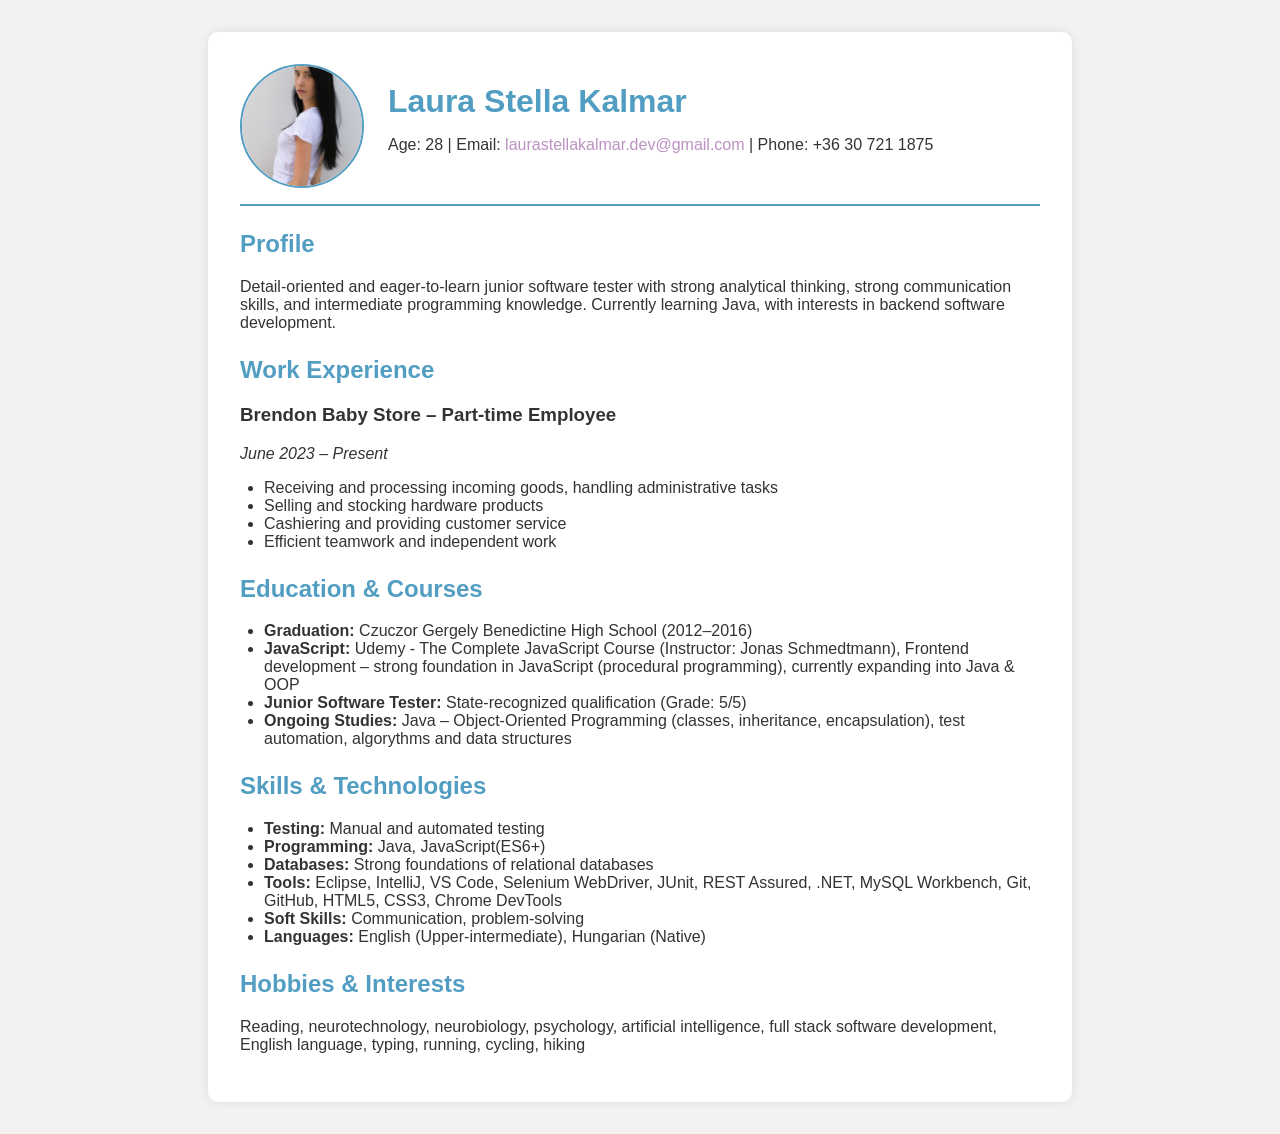
==== index.html @ a6346857 "Reinitialize repository" ====
<!DOCTYPE html>
<html lang="en">
  <head>
    <meta charset="UTF-8" />
    <meta name="viewport" content="width=device-width, initial-scale=1.0" />
    <title>Laura Stella Kalmar - CV</title>
    <link rel="stylesheet" href="style.css" />
  </head>
  <body>
    <div class="container">
      <header class="header-with-photo">
        <img
          src="images/lauraStella.jpg"
          alt="Laura Stella Kalmar"
          class="profile-pic"
        />
        <div>
          <h1>Laura Stella Kalmar</h1>
          <p>
            Age: 28 | Email:
            <a href="mailto:laurastellakalmar.dev@gmail.com"
              >laurastellakalmar.dev@gmail.com</a
            >
            | Phone: +36 30 721 1875
          </p>
        </div>
      </header>

      <section>
        <h2>Profile</h2>
        <p>
          Detail-oriented and eager-to-learn junior software tester with strong
          analytical thinking, strong communication skills, and intermediate
          programming knowledge. Currently learning Java, with interests in
          backend software development.
        </p>
      </section>

      <section>
        <h2>Work Experience</h2>
        <h3>Brendon Baby Store – Part-time Employee</h3>
        <p><em>June 2023 – Present</em></p>
        <ul>
          <li>
            Receiving and processing incoming goods, handling administrative
            tasks
          </li>
          <li>Selling and stocking hardware products</li>
          <li>Cashiering and providing customer service</li>
          <li>Efficient teamwork and independent work</li>
        </ul>
      </section>

      <section>
        <h2>Education & Courses</h2>
        <ul>
          <li>
            <strong>Graduation:</strong> Czuczor Gergely Benedictine High School
            (2012–2016)
          </li>
          <li>
            <strong>JavaScript:</strong> Udemy - The Complete JavaScript Course
            (Instructor: Jonas Schmedtmann), Frontend development – strong
            foundation in JavaScript (procedural programming), currently
            expanding into Java & OOP
          </li>
          <li>
            <strong>Junior Software Tester:</strong> State-recognized
            qualification (Grade: 5/5)
          </li>
          <li>
            <strong>Ongoing Studies:</strong> Java – Object-Oriented Programming
            (classes, inheritance, encapsulation), test automation, algorythms
            and data structures
          </li>
        </ul>
      </section>

      <section>
        <h2>Skills & Technologies</h2>
        <ul>
          <li><strong>Testing:</strong> Manual and automated testing</li>
          <li><strong>Programming:</strong> Java, JavaScript(ES6+)</li>
          <li>
            <strong>Databases:</strong> Strong foundations of relational
            databases
          </li>
          <li>
            <strong>Tools:</strong> Eclipse, IntelliJ, VS Code, Selenium
            WebDriver, JUnit, REST Assured, .NET, MySQL Workbench, Git, GitHub,
            HTML5, CSS3, Chrome DevTools
          </li>
          <li><strong>Soft Skills:</strong> Communication, problem-solving</li>
          <li>
            <strong>Languages:</strong> English (Upper-intermediate), Hungarian
            (Native)
          </li>
        </ul>
      </section>

      <section>
        <h2>Hobbies & Interests</h2>
        <p>
          Reading, neurotechnology, neurobiology, psychology, artificial
          intelligence, full stack software development, English language,
          typing, running, cycling, hiking
        </p>
      </section>
    </div>
  </body>
</html>
---- style.css ----
body {
  font-family: 'Segoe UI', sans-serif;
  background-color: #f2f2f2;
  color: #333;
  margin: 0;
  padding: 0;
}

.container {
  max-width: 800px;
  margin: 2rem auto;
  padding: 2rem;
  background: #fff;
  box-shadow: 0 0 10px rgba(0, 0, 0, 0.1);
  border-radius: 10px;
}

.header-with-photo {
  display: flex;
  align-items: center;
  gap: 1.5rem;
  border-bottom: 2px solid #529dc2;
  padding-bottom: 1rem;
  margin-bottom: 1.5rem;
}

.profile-pic {
  width: 120px;
  height: 120px;
  object-fit: cover;
  border-radius: 50%;
  border: 2px solid #529dc2;
}

h1 {
  margin: 0;
  color: #529dc2;
}

h2 {
  color: #529dc2;
  margin-top: 1.5rem;
}

ul {
  padding-left: 1.5rem;
}

a {
  color: #bc91c2;
  text-decoration: none;
}
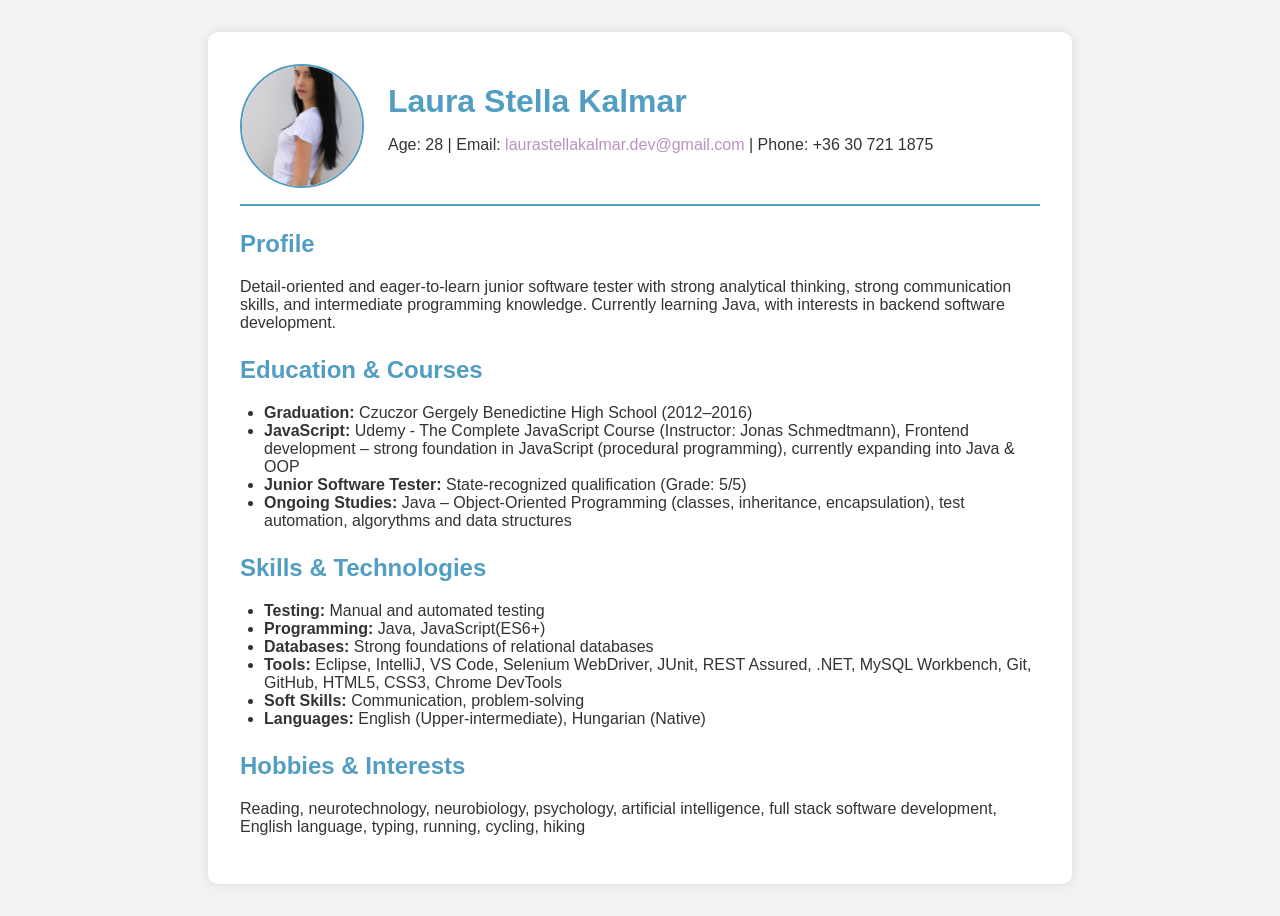
==== commit 643f5e69: "some changes" ====
--- a/index.html
+++ b/index.html
@@ -35,22 +35,6 @@
           backend software development.
         </p>
       </section>
-
-      <section>
-        <h2>Work Experience</h2>
-        <h3>Brendon Baby Store – Part-time Employee</h3>
-        <p><em>June 2023 – Present</em></p>
-        <ul>
-          <li>
-            Receiving and processing incoming goods, handling administrative
-            tasks
-          </li>
-          <li>Selling and stocking hardware products</li>
-          <li>Cashiering and providing customer service</li>
-          <li>Efficient teamwork and independent work</li>
-        </ul>
-      </section>
-
       <section>
         <h2>Education & Courses</h2>
         <ul>
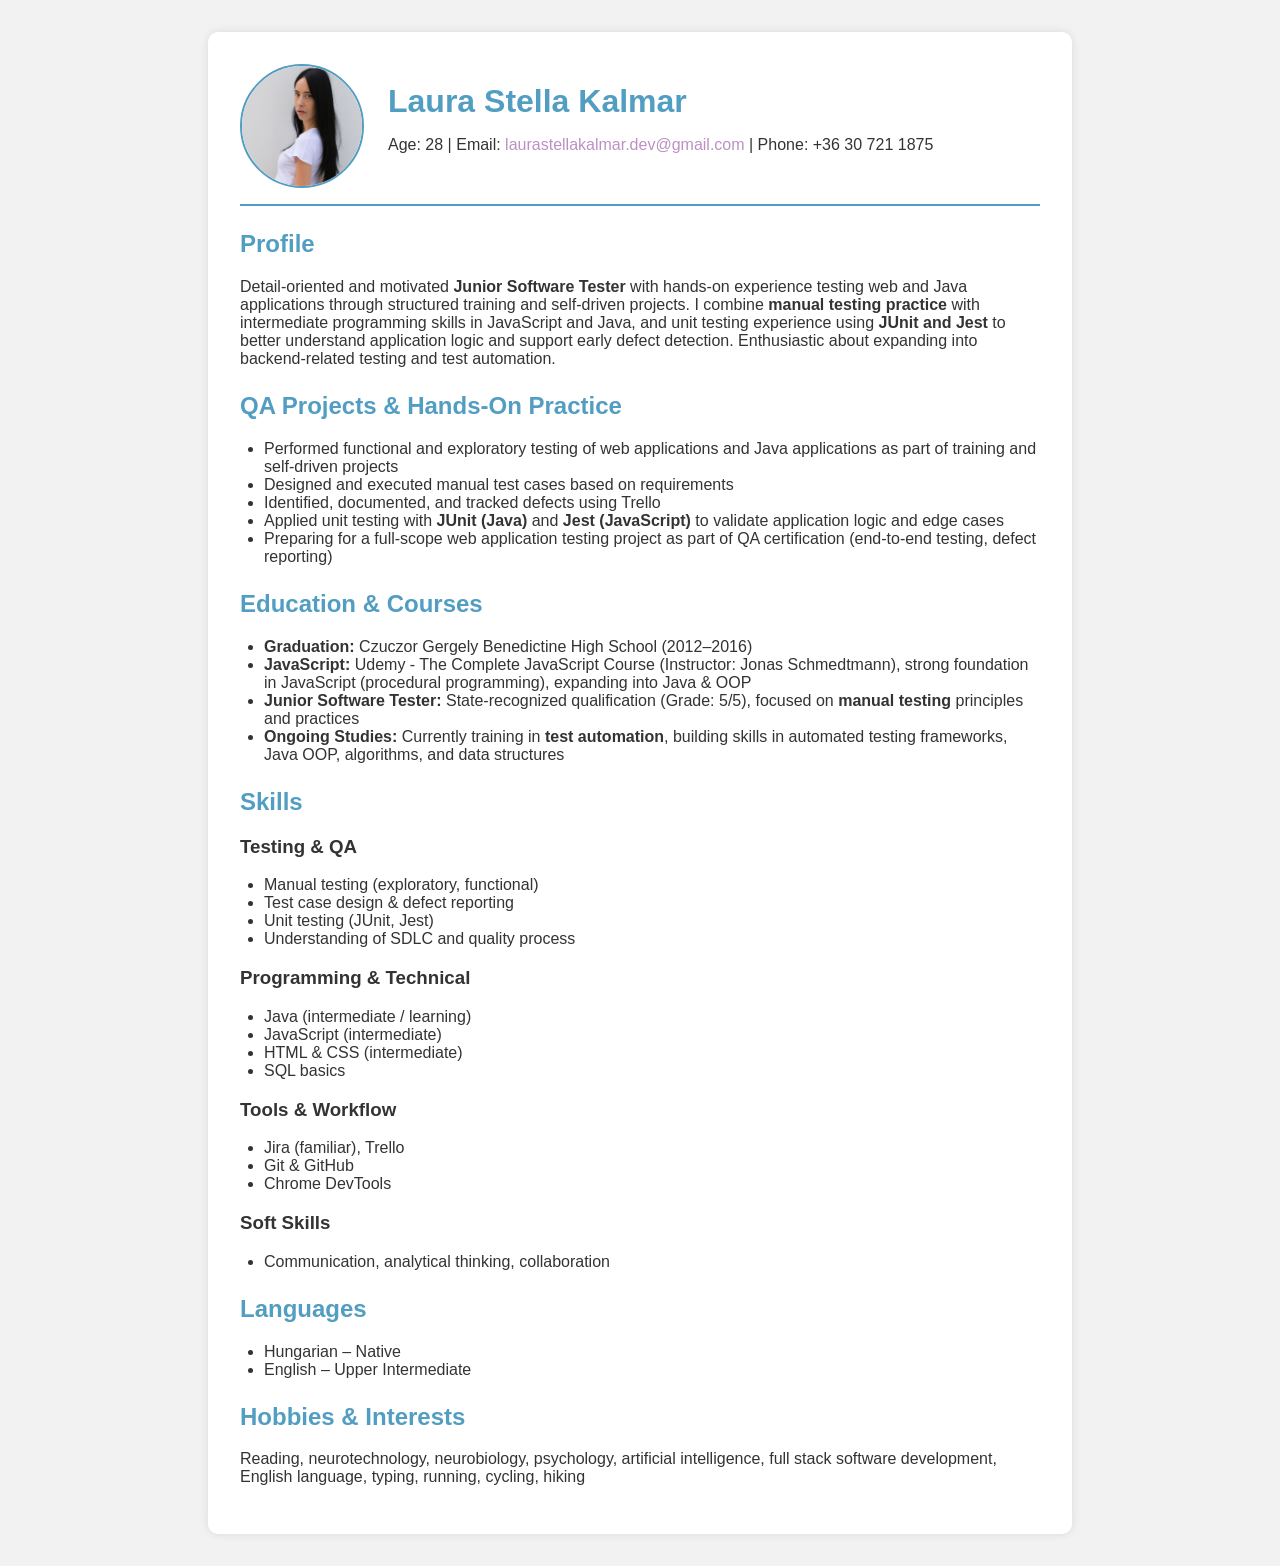
==== commit 23e65f9d: "." ====
--- a/index.html
+++ b/index.html
@@ -10,7 +10,7 @@
     <div class="container">
       <header class="header-with-photo">
         <img
-          src="images/lauraStella.jpg"
+          src="images/lauraStellaKalmar.jpg"
           alt="Laura Stella Kalmar"
           class="profile-pic"
         />
@@ -26,15 +26,44 @@
         </div>
       </header>
 
+      <!-- Profile / About -->
       <section>
         <h2>Profile</h2>
         <p>
-          Detail-oriented and eager-to-learn junior software tester with strong
-          analytical thinking, strong communication skills, and intermediate
-          programming knowledge. Currently learning Java, with interests in
-          backend software development.
+          Detail-oriented and motivated <strong>Junior Software Tester</strong>
+          with hands-on experience testing web and Java applications through
+          structured training and self-driven projects. I combine
+          <strong>manual testing practice</strong> with intermediate programming
+          skills in JavaScript and Java, and unit testing experience using
+          <strong>JUnit and Jest</strong> to better understand application logic
+          and support early defect detection. Enthusiastic about expanding into
+          backend-related testing and test automation.
         </p>
       </section>
+
+      <!-- QA Projects / Hands-On Practice -->
+      <section>
+        <h2>QA Projects & Hands-On Practice</h2>
+        <ul>
+          <li>
+            Performed functional and exploratory testing of web applications and
+            Java applications as part of training and self-driven projects
+          </li>
+          <li>Designed and executed manual test cases based on requirements</li>
+          <li>Identified, documented, and tracked defects using Trello</li>
+          <li>
+            Applied unit testing with <strong>JUnit (Java)</strong> and
+            <strong>Jest (JavaScript)</strong> to validate application logic and
+            edge cases
+          </li>
+          <li>
+            Preparing for a full-scope web application testing project as part
+            of QA certification (end-to-end testing, defect reporting)
+          </li>
+        </ul>
+      </section>
+
+      <!-- Education & Courses -->
       <section>
         <h2>Education & Courses</h2>
         <ul>
@@ -44,44 +73,63 @@
           </li>
           <li>
             <strong>JavaScript:</strong> Udemy - The Complete JavaScript Course
-            (Instructor: Jonas Schmedtmann), Frontend development – strong
-            foundation in JavaScript (procedural programming), currently
-            expanding into Java & OOP
+            (Instructor: Jonas Schmedtmann), strong foundation in JavaScript
+            (procedural programming), expanding into Java & OOP
           </li>
           <li>
             <strong>Junior Software Tester:</strong> State-recognized
-            qualification (Grade: 5/5)
+            qualification (Grade: 5/5), focused on
+            <strong>manual testing</strong> principles and practices
           </li>
           <li>
-            <strong>Ongoing Studies:</strong> Java – Object-Oriented Programming
-            (classes, inheritance, encapsulation), test automation, algorythms
-            and data structures
+            <strong>Ongoing Studies:</strong> Currently training in
+            <strong>test automation</strong>, building skills in automated
+            testing frameworks, Java OOP, algorithms, and data structures
           </li>
         </ul>
       </section>
 
+      <!-- Skills / QA & Technical -->
       <section>
-        <h2>Skills & Technologies</h2>
+        <h2>Skills</h2>
+        <h3>Testing & QA</h3>
         <ul>
-          <li><strong>Testing:</strong> Manual and automated testing</li>
-          <li><strong>Programming:</strong> Java, JavaScript(ES6+)</li>
-          <li>
-            <strong>Databases:</strong> Strong foundations of relational
-            databases
-          </li>
-          <li>
-            <strong>Tools:</strong> Eclipse, IntelliJ, VS Code, Selenium
-            WebDriver, JUnit, REST Assured, .NET, MySQL Workbench, Git, GitHub,
-            HTML5, CSS3, Chrome DevTools
-          </li>
-          <li><strong>Soft Skills:</strong> Communication, problem-solving</li>
-          <li>
-            <strong>Languages:</strong> English (Upper-intermediate), Hungarian
-            (Native)
-          </li>
+          <li>Manual testing (exploratory, functional)</li>
+          <li>Test case design & defect reporting</li>
+          <li>Unit testing (JUnit, Jest)</li>
+          <li>Understanding of SDLC and quality process</li>
+        </ul>
+
+        <h3>Programming & Technical</h3>
+        <ul>
+          <li>Java (intermediate / learning)</li>
+          <li>JavaScript (intermediate)</li>
+          <li>HTML & CSS (intermediate)</li>
+          <li>SQL basics</li>
+        </ul>
+
+        <h3>Tools & Workflow</h3>
+        <ul>
+          <li>Jira (familiar), Trello</li>
+          <li>Git & GitHub</li>
+          <li>Chrome DevTools</li>
+        </ul>
+
+        <h3>Soft Skills</h3>
+        <ul>
+          <li>Communication, analytical thinking, collaboration</li>
         </ul>
       </section>
 
+      <section>
+        <h2>Languages</h2>
+        <ul>
+          <li>Hungarian – Native</li>
+          <li>English – Upper Intermediate</li>
+        </ul>
+      </section>
+
+      <!-- Hobbies & Interests -->
       <section>
         <h2>Hobbies & Interests</h2>
         <p>
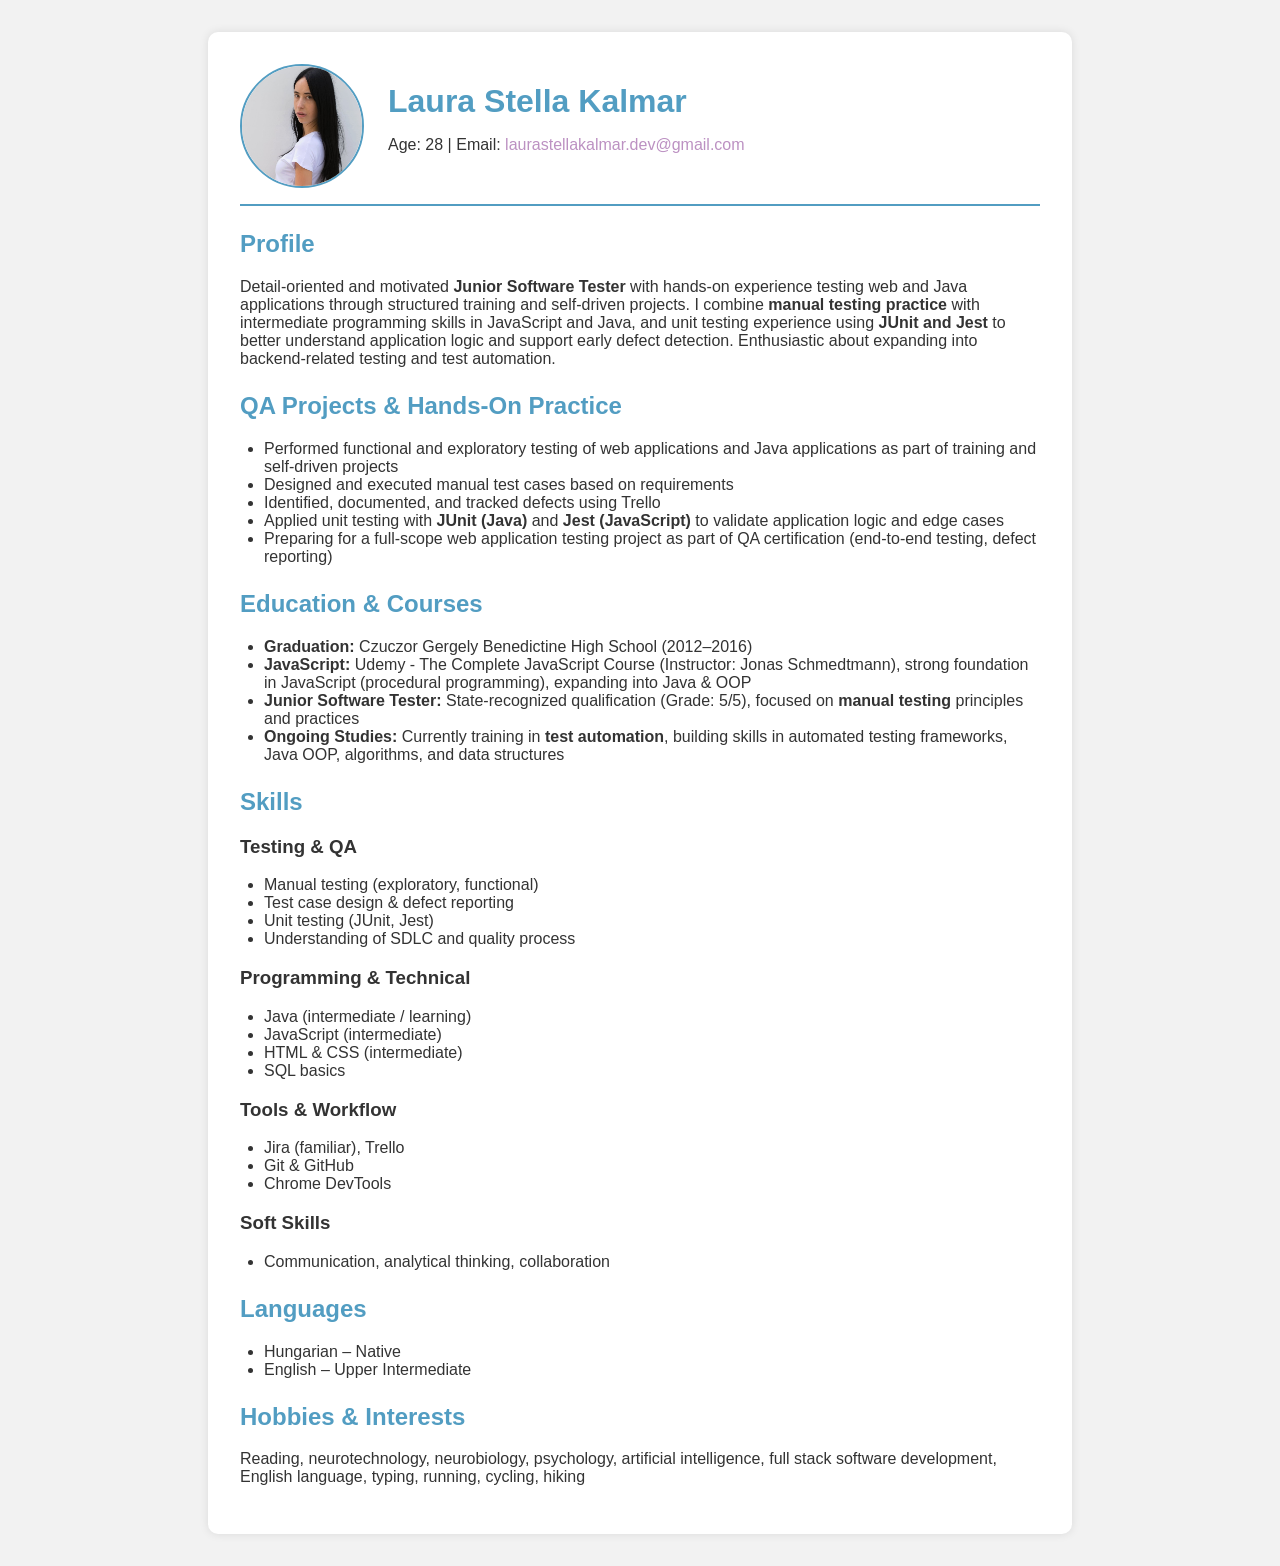
==== commit 5fe19e35: "phnn deletion" ====
--- a/index.html
+++ b/index.html
@@ -10,7 +10,7 @@
     <div class="container">
       <header class="header-with-photo">
         <img
-          src="images/lauraStellaKalmar.jpg"
+          src="images/klse.jpg"
           alt="Laura Stella Kalmar"
           class="profile-pic"
         />
@@ -21,7 +21,6 @@
             <a href="mailto:laurastellakalmar.dev@gmail.com"
               >laurastellakalmar.dev@gmail.com</a
             >
-            | Phone: +36 30 721 1875
           </p>
         </div>
       </header>
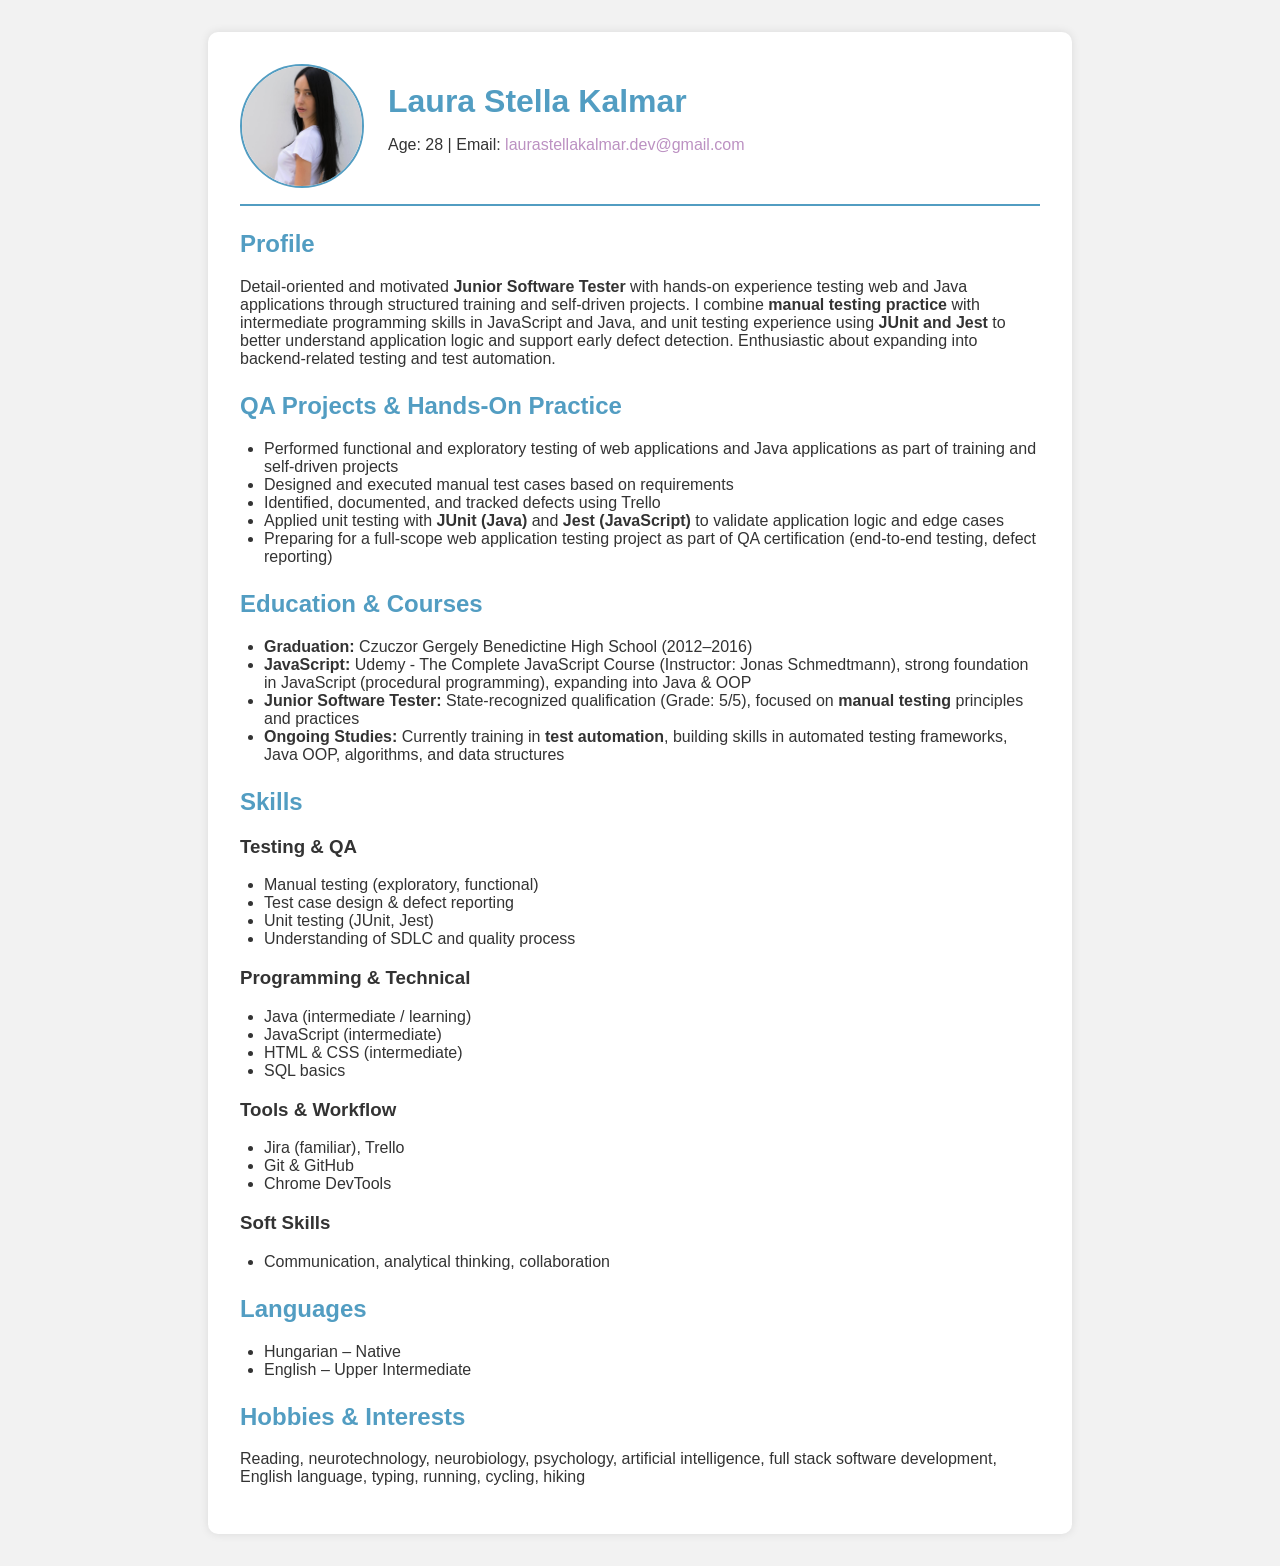
==== commit c8f6c378: "chgopp" ====
--- a/index.html
+++ b/index.html
@@ -10,7 +10,7 @@
     <div class="container">
       <header class="header-with-photo">
         <img
-          src="images/klse.jpg"
+          src="images/14.jpg"
           alt="Laura Stella Kalmar"
           class="profile-pic"
         />
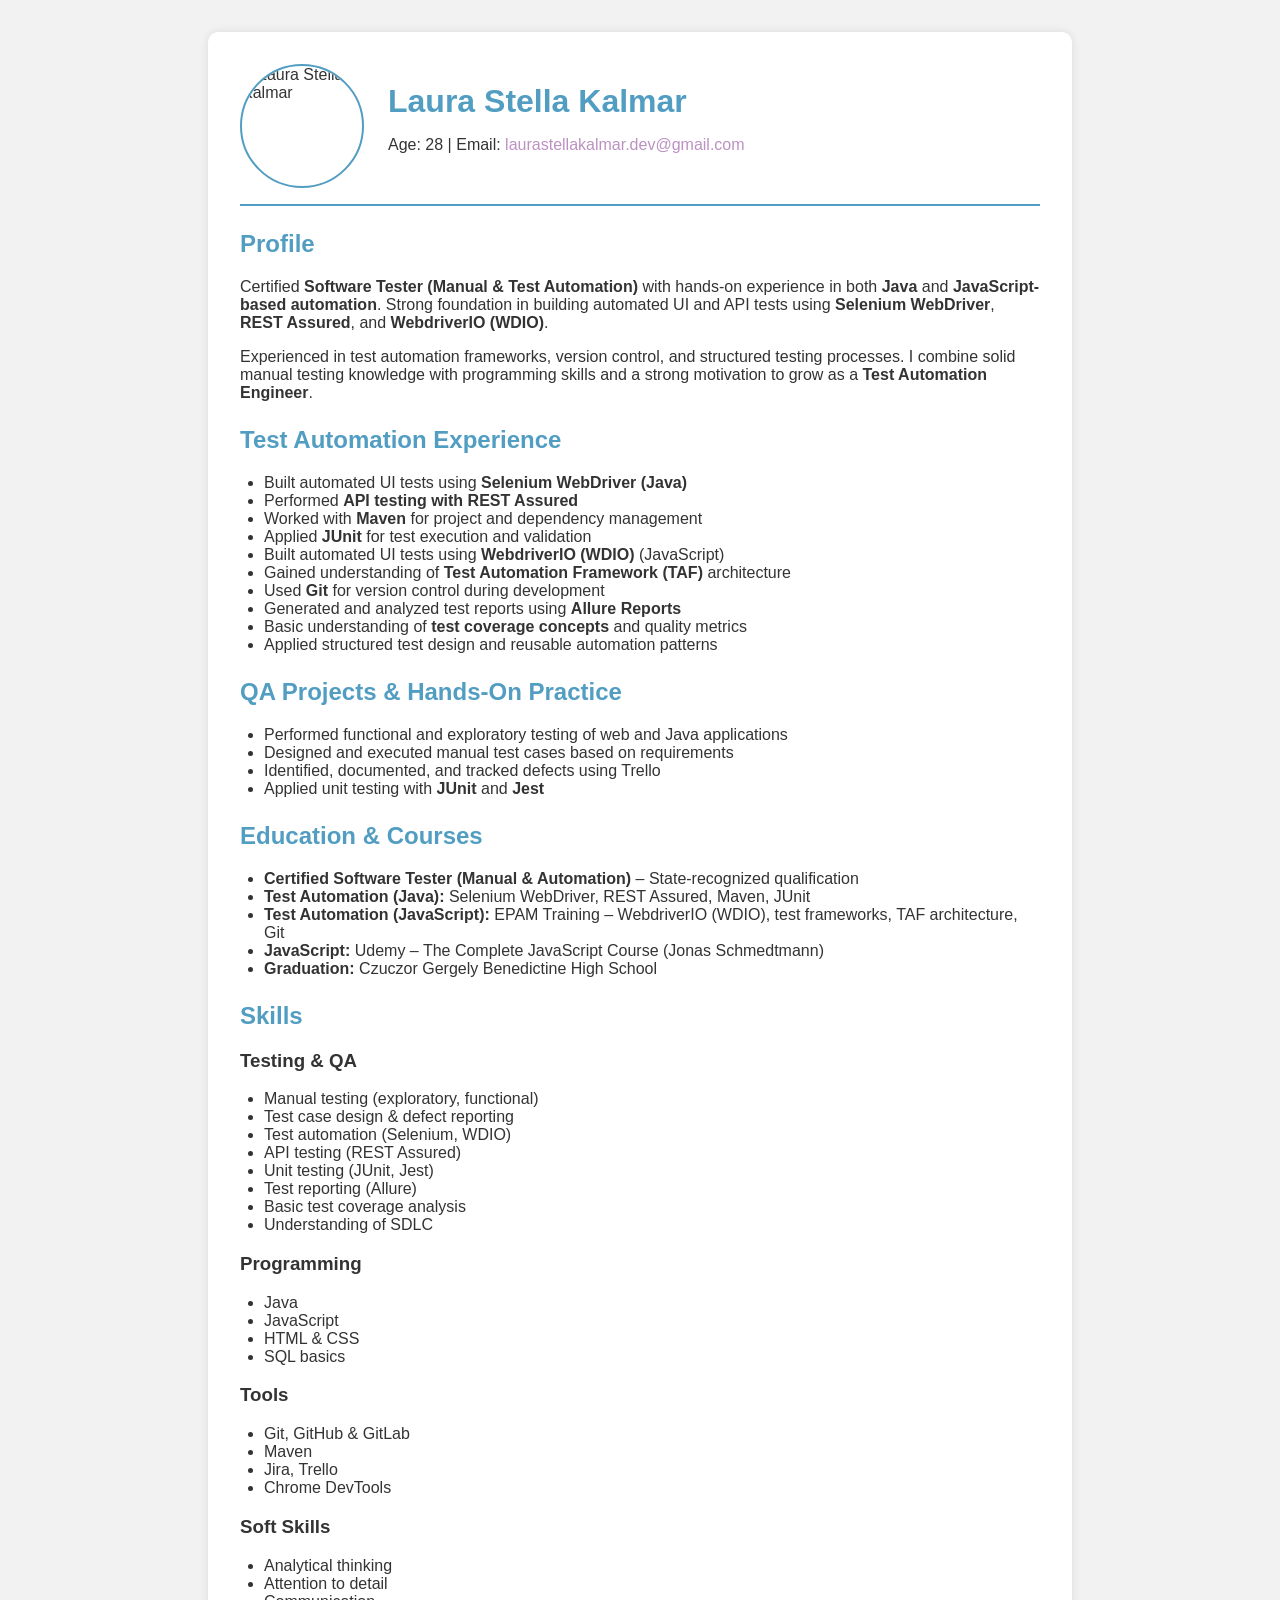
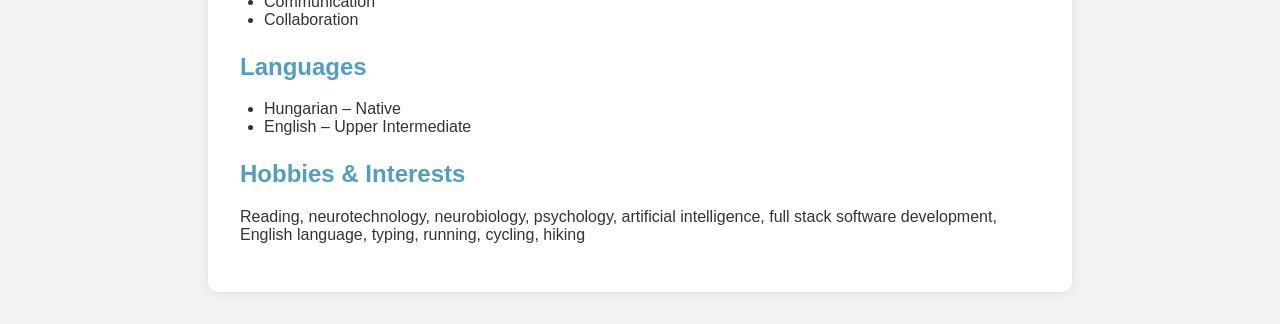
==== commit d43fe0be: "update CV with automation experience" ====
--- a/index.html
+++ b/index.html
@@ -1,4 +1,4 @@
-<!DOCTYPE html>
+<!doctype html>
 <html lang="en">
   <head>
     <meta charset="UTF-8" />
@@ -10,7 +10,7 @@
     <div class="container">
       <header class="header-with-photo">
         <img
-          src="images/14.jpg"
+          src="images/50.jpg"
           alt="Laura Stella Kalmar"
           class="profile-pic"
         />
@@ -29,97 +29,144 @@
       <section>
         <h2>Profile</h2>
         <p>
-          Detail-oriented and motivated <strong>Junior Software Tester</strong>
-          with hands-on experience testing web and Java applications through
-          structured training and self-driven projects. I combine
-          <strong>manual testing practice</strong> with intermediate programming
-          skills in JavaScript and Java, and unit testing experience using
-          <strong>JUnit and Jest</strong> to better understand application logic
-          and support early defect detection. Enthusiastic about expanding into
-          backend-related testing and test automation.
+          Certified
+          <strong>Software Tester (Manual & Test Automation)</strong> with
+          hands-on experience in both <strong>Java</strong> and
+          <strong>JavaScript-based automation</strong>. Strong foundation in
+          building automated UI and API tests using
+          <strong>Selenium WebDriver</strong>, <strong>REST Assured</strong>,
+          and <strong>WebdriverIO (WDIO)</strong>.
+        </p>
+        <p>
+          Experienced in test automation frameworks, version control, and
+          structured testing processes. I combine solid manual testing knowledge
+          with programming skills and a strong motivation to grow as a
+          <strong>Test Automation Engineer</strong>.
         </p>
       </section>
 
-      <!-- QA Projects / Hands-On Practice -->
+      <!-- Test Automation Experience -->
+      <section>
+        <h2>Test Automation Experience</h2>
+        <ul>
+          <li>
+            Built automated UI tests using
+            <strong>Selenium WebDriver (Java)</strong>
+          </li>
+          <li>Performed <strong>API testing with REST Assured</strong></li>
+          <li>
+            Worked with <strong>Maven</strong> for project and dependency
+            management
+          </li>
+          <li>
+            Applied <strong>JUnit</strong> for test execution and validation
+          </li>
+          <li>
+            Built automated UI tests using
+            <strong>WebdriverIO (WDIO)</strong> (JavaScript)
+          </li>
+          <li>
+            Gained understanding of
+            <strong>Test Automation Framework (TAF)</strong> architecture
+          </li>
+          <li>
+            Used <strong>Git</strong> for version control during development
+          </li>
+          <li>
+            Generated and analyzed test reports using
+            <strong>Allure Reports</strong>
+          </li>
+          <li>
+            Basic understanding of <strong>test coverage concepts</strong> and
+            quality metrics
+          </li>
+          <li>
+            Applied structured test design and reusable automation patterns
+          </li>
+        </ul>
+      </section>
+
+      <!-- QA Practice -->
       <section>
         <h2>QA Projects & Hands-On Practice</h2>
         <ul>
           <li>
-            Performed functional and exploratory testing of web applications and
-            Java applications as part of training and self-driven projects
+            Performed functional and exploratory testing of web and Java
+            applications
           </li>
           <li>Designed and executed manual test cases based on requirements</li>
           <li>Identified, documented, and tracked defects using Trello</li>
           <li>
-            Applied unit testing with <strong>JUnit (Java)</strong> and
-            <strong>Jest (JavaScript)</strong> to validate application logic and
-            edge cases
-          </li>
-          <li>
-            Preparing for a full-scope web application testing project as part
-            of QA certification (end-to-end testing, defect reporting)
+            Applied unit testing with <strong>JUnit</strong> and
+            <strong>Jest</strong>
           </li>
         </ul>
       </section>
 
-      <!-- Education & Courses -->
+      <!-- Education -->
       <section>
         <h2>Education & Courses</h2>
         <ul>
           <li>
-            <strong>Graduation:</strong> Czuczor Gergely Benedictine High School
-            (2012–2016)
+            <strong>Certified Software Tester (Manual & Automation)</strong> –
+            State-recognized qualification
           </li>
           <li>
-            <strong>JavaScript:</strong> Udemy - The Complete JavaScript Course
-            (Instructor: Jonas Schmedtmann), strong foundation in JavaScript
-            (procedural programming), expanding into Java & OOP
+            <strong>Test Automation (Java):</strong> Selenium WebDriver, REST
+            Assured, Maven, JUnit
           </li>
           <li>
-            <strong>Junior Software Tester:</strong> State-recognized
-            qualification (Grade: 5/5), focused on
-            <strong>manual testing</strong> principles and practices
+            <strong>Test Automation (JavaScript):</strong> EPAM Training –
+            WebdriverIO (WDIO), test frameworks, TAF architecture, Git
           </li>
           <li>
-            <strong>Ongoing Studies:</strong> Currently training in
-            <strong>test automation</strong>, building skills in automated
-            testing frameworks, Java OOP, algorithms, and data structures
+            <strong>JavaScript:</strong> Udemy – The Complete JavaScript Course
+            (Jonas Schmedtmann)
+          </li>
+          <li>
+            <strong>Graduation:</strong> Czuczor Gergely Benedictine High School
           </li>
         </ul>
       </section>
 
-      <!-- Skills / QA & Technical -->
+      <!-- Skills -->
       <section>
         <h2>Skills</h2>
         <h3>Testing & QA</h3>
         <ul>
           <li>Manual testing (exploratory, functional)</li>
           <li>Test case design & defect reporting</li>
+          <li>Test automation (Selenium, WDIO)</li>
+          <li>API testing (REST Assured)</li>
           <li>Unit testing (JUnit, Jest)</li>
-          <li>Understanding of SDLC and quality process</li>
+          <li>Test reporting (Allure)</li>
+          <li>Basic test coverage analysis</li>
+          <li>Understanding of SDLC</li>
         </ul>
-
-        <h3>Programming & Technical</h3>
+        <h3>Programming</h3>
         <ul>
-          <li>Java (intermediate / learning)</li>
-          <li>JavaScript (intermediate)</li>
-          <li>HTML & CSS (intermediate)</li>
+          <li>Java</li>
+          <li>JavaScript</li>
+          <li>HTML & CSS</li>
           <li>SQL basics</li>
         </ul>
-
-        <h3>Tools & Workflow</h3>
+        <h3>Tools</h3>
         <ul>
-          <li>Jira (familiar), Trello</li>
-          <li>Git & GitHub</li>
+          <li>Git, GitHub & GitLab</li>
+          <li>Maven</li>
+          <li>Jira, Trello</li>
           <li>Chrome DevTools</li>
         </ul>
-
         <h3>Soft Skills</h3>
         <ul>
-          <li>Communication, analytical thinking, collaboration</li>
+          <li>Analytical thinking</li>
+          <li>Attention to detail</li>
+          <li>Communication</li>
+          <li>Collaboration</li>
         </ul>
       </section>
 
+      <!-- Languages -->
       <section>
         <h2>Languages</h2>
         <ul>
@@ -127,7 +174,7 @@
           <li>English – Upper Intermediate</li>
         </ul>
       </section>
-
+      
       <!-- Hobbies & Interests -->
       <section>
         <h2>Hobbies & Interests</h2>
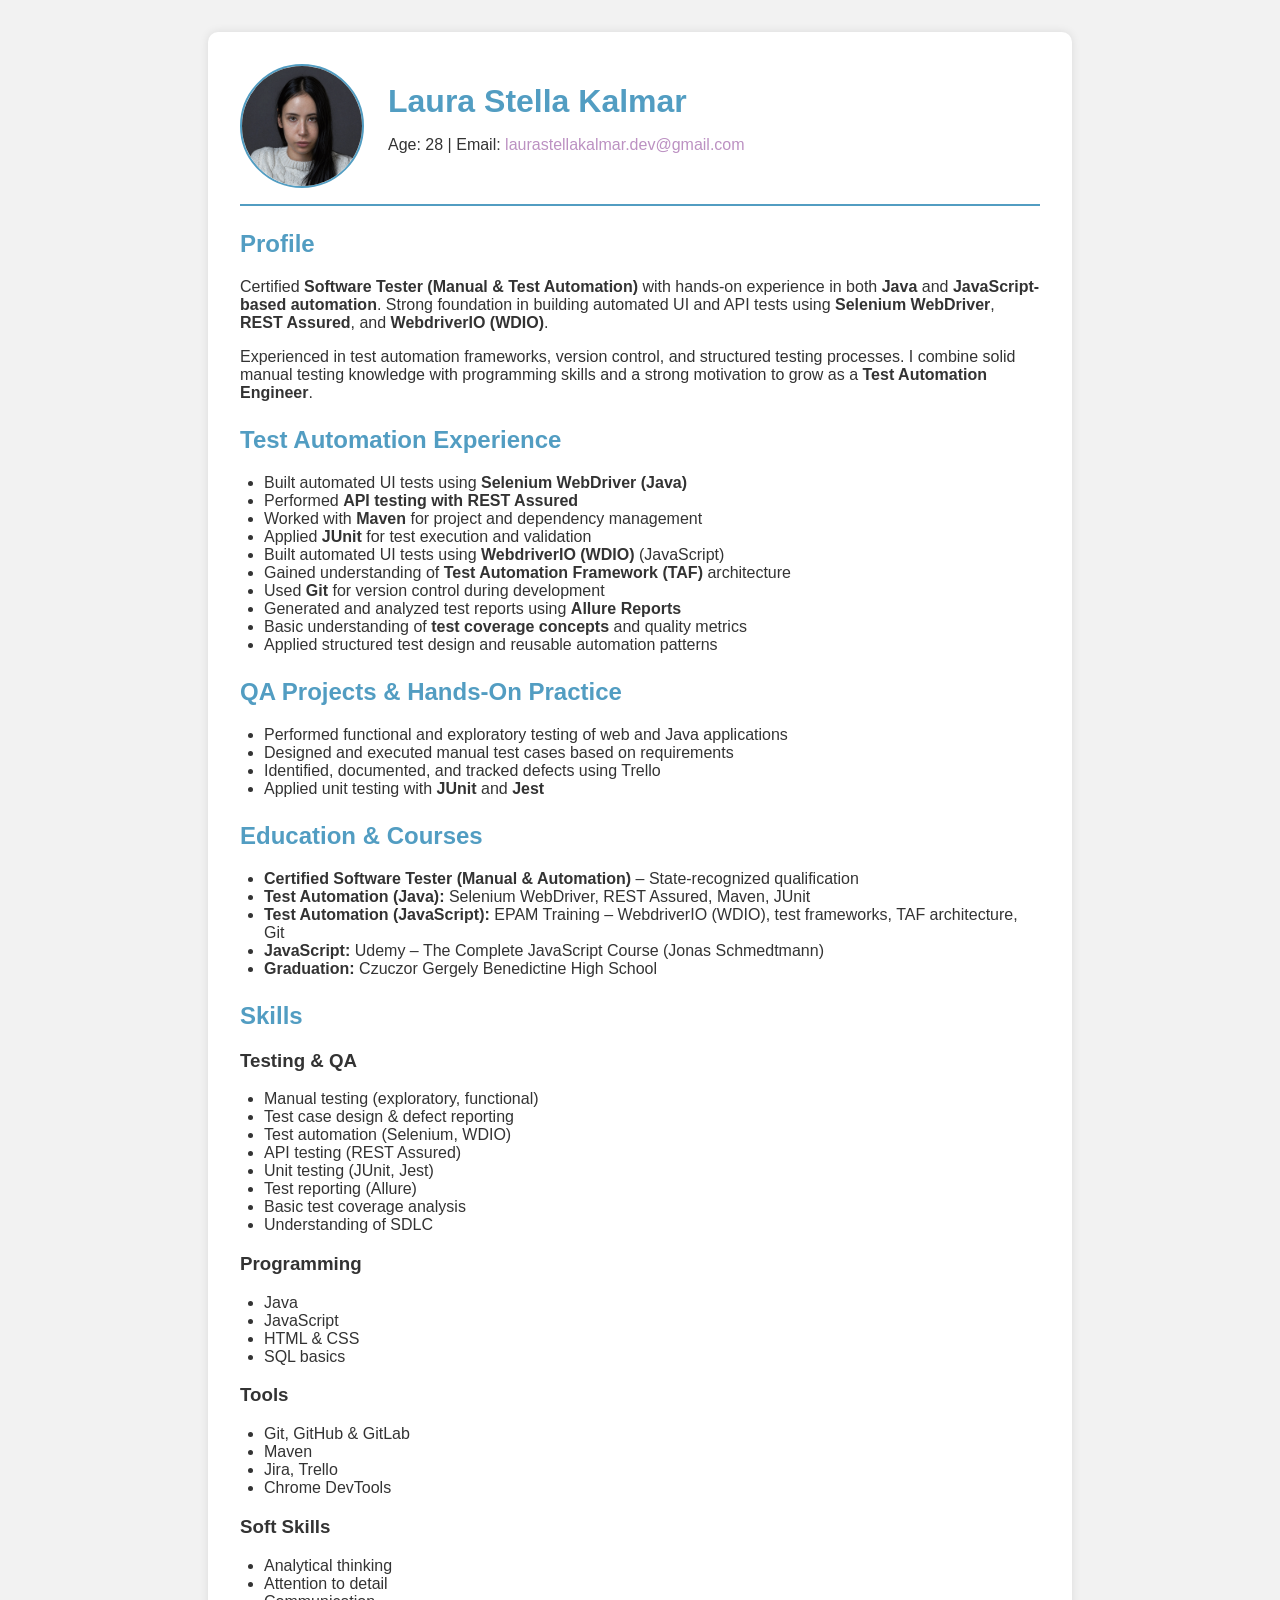
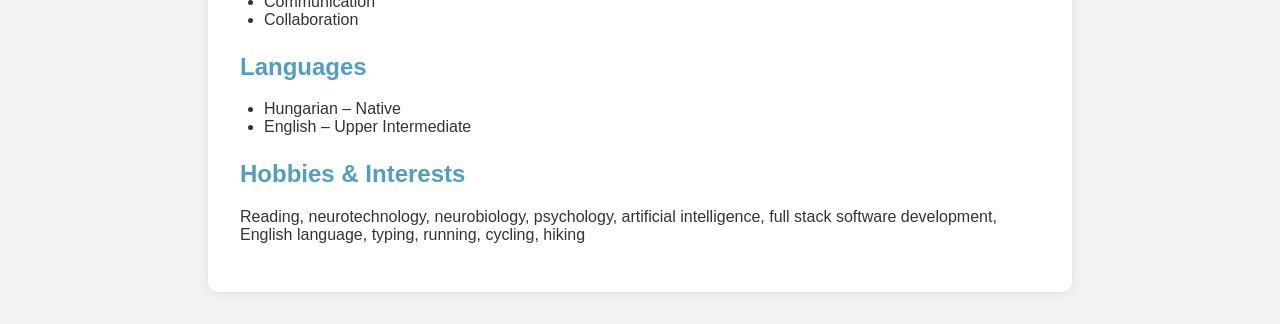
==== commit c980e702: "correction of wrong img url" ====
--- a/index.html
+++ b/index.html
@@ -10,7 +10,7 @@
     <div class="container">
       <header class="header-with-photo">
         <img
-          src="images/50.jpg"
+          src="images/5066.jpg"
           alt="Laura Stella Kalmar"
           class="profile-pic"
         />
@@ -174,7 +174,7 @@
           <li>English – Upper Intermediate</li>
         </ul>
       </section>
-      
+
       <!-- Hobbies & Interests -->
       <section>
         <h2>Hobbies & Interests</h2>
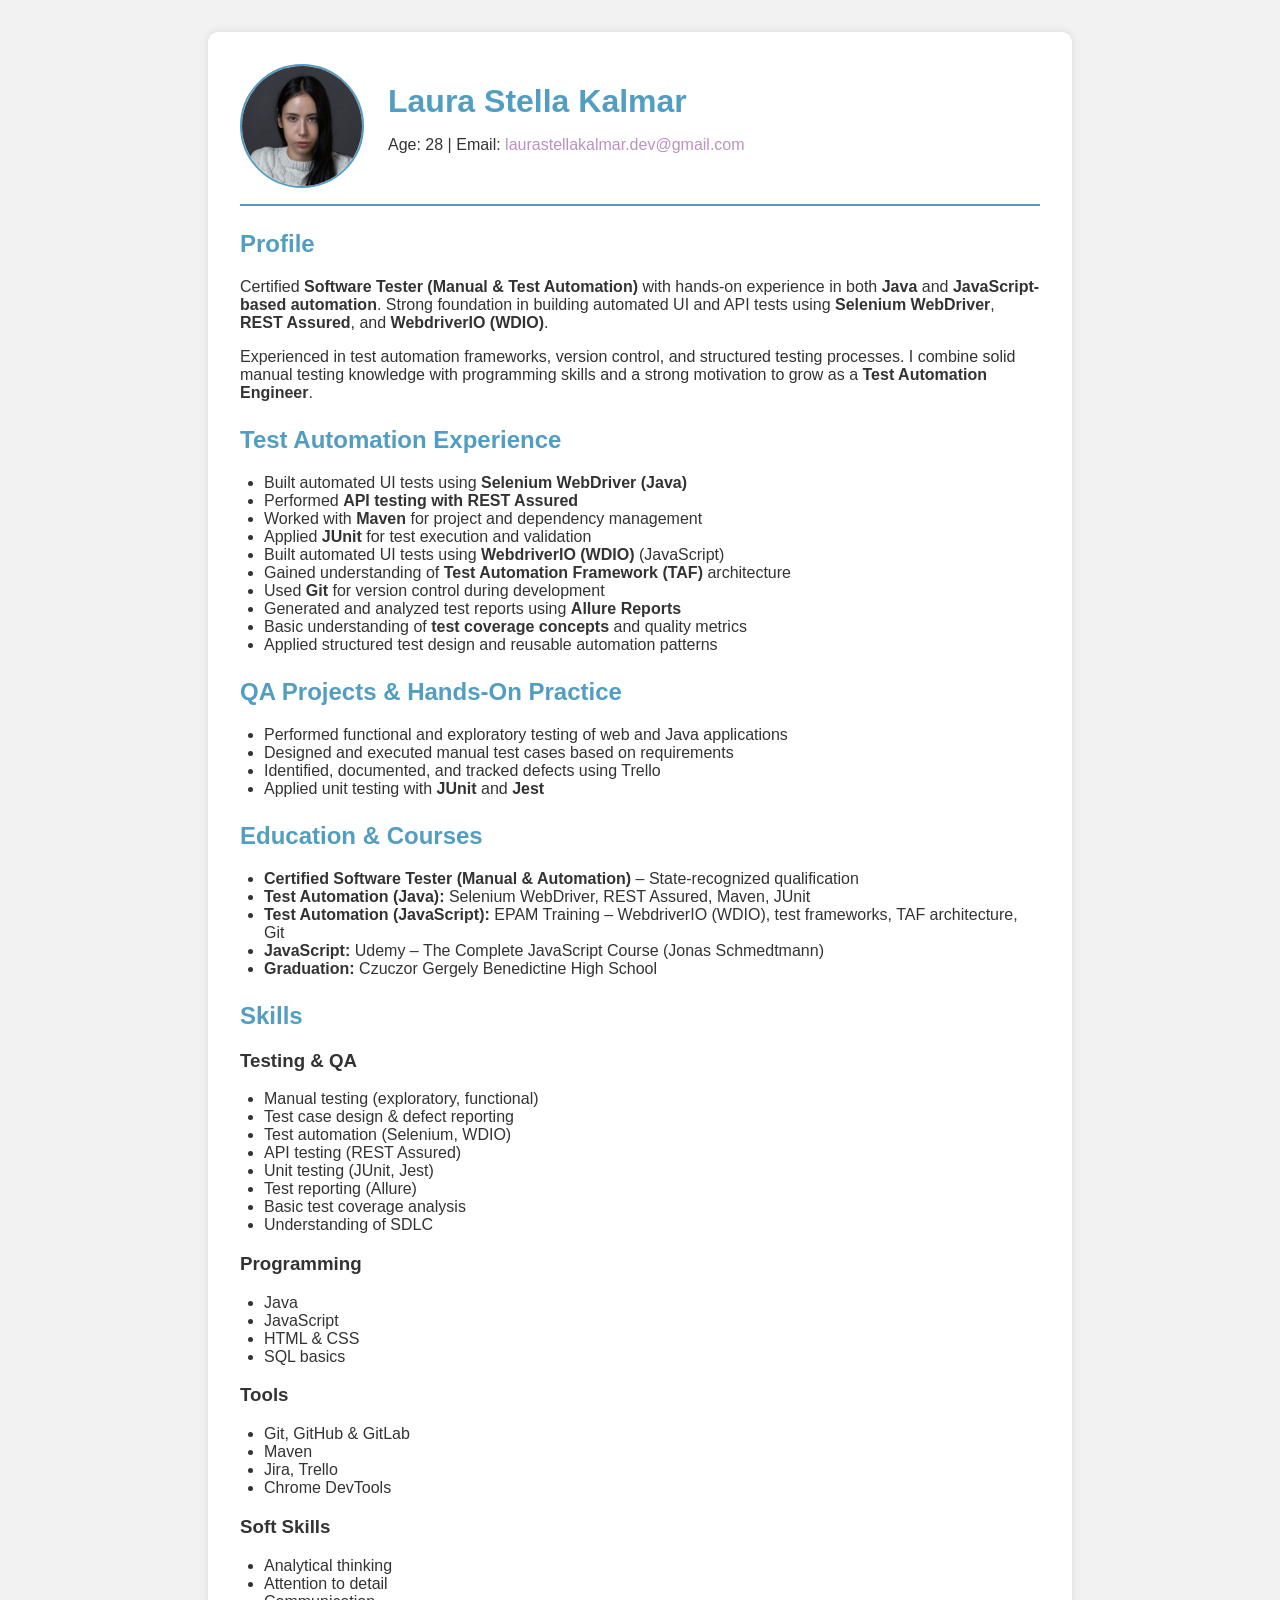
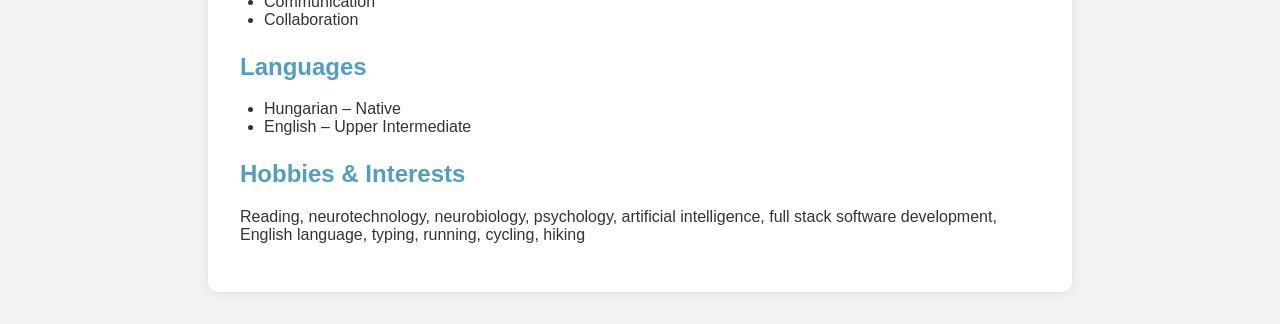
==== commit 0587e7d5: "switching to higher resolution" ====
--- a/index.html
+++ b/index.html
@@ -10,7 +10,7 @@
     <div class="container">
       <header class="header-with-photo">
         <img
-          src="images/5066.jpg"
+          src="images/5805.jpg"
           alt="Laura Stella Kalmar"
           class="profile-pic"
         />
